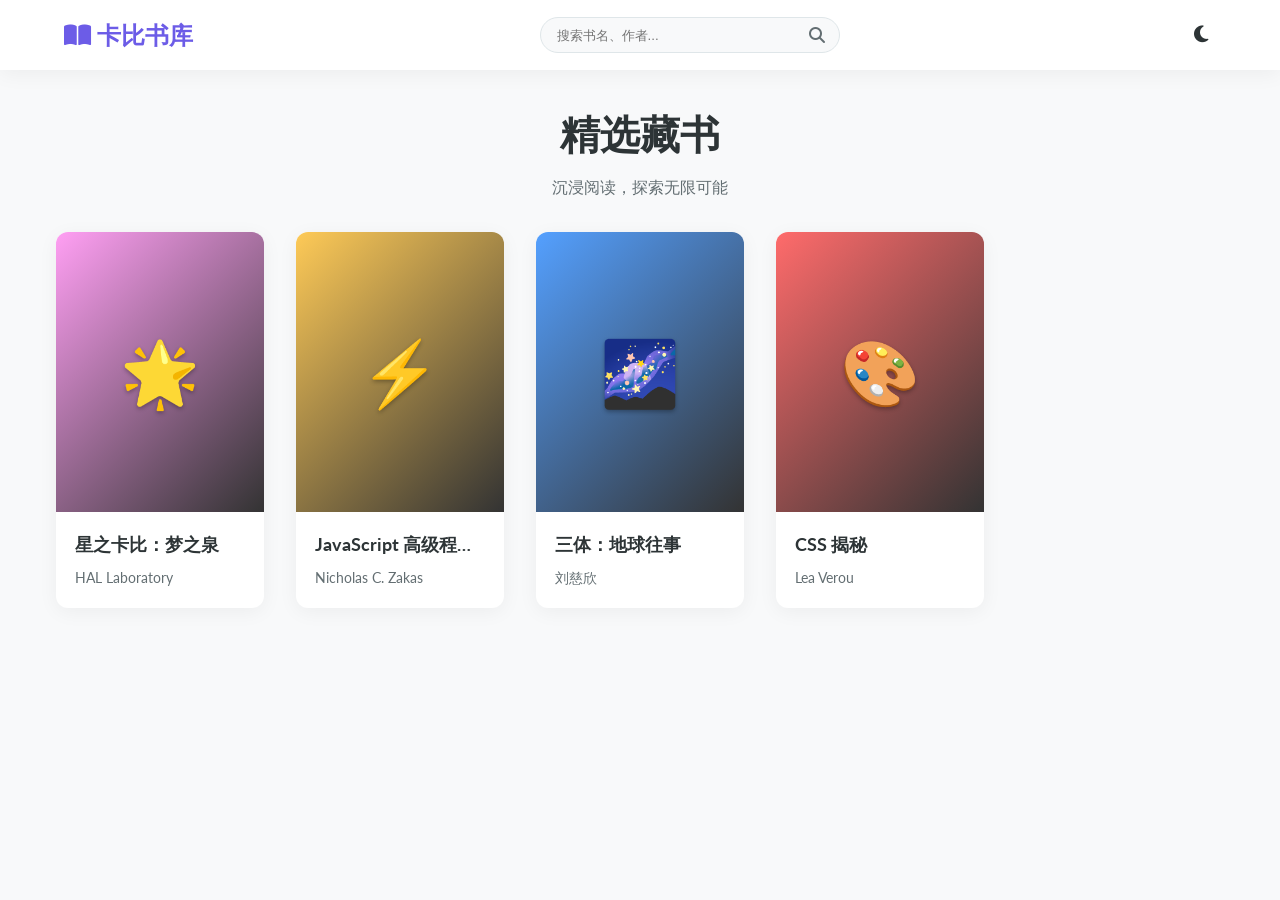
==== index.html @ e838ae27 "Initial commit: 图书馆项目完成" ====
<!DOCTYPE html>
<html lang="zh-CN">
<head>
    <meta charset="UTF-8">
    <meta name="viewport" content="width=device-width, initial-scale=1.0">
    <title>卡比书库 | Kirby Library</title>
    <!-- 引入图标库 -->
    <link rel="stylesheet" href="https://cdnjs.cloudflare.com/ajax/libs/font-awesome/6.4.0/css/all.min.css">
    <!-- 引入自定义样式 -->
    <link rel="stylesheet" href="css/style.css">
    <!-- 谷歌字体 (可选，提升质感) -->
    <link href="https://fonts.googleapis.com/css2?family=Noto+Serif+SC:wght@400;700&family=Lato:wght@400;700&display=swap" rel="stylesheet">
</head>
<body>

    <!-- 顶部导航栏 -->
    <nav class="navbar">
        <div class="nav-brand">
            <i class="fas fa-book-open"></i> 卡比书库
        </div>
        <div class="nav-search">
            <input type="text" id="searchInput" placeholder="搜索书名、作者...">
            <i class="fas fa-search"></i>
        </div>
        <div class="nav-actions">
            <button id="themeToggle" class="icon-btn" title="切换夜间模式">
                <i class="fas fa-moon"></i>
            </button>
        </div>
    </nav>

    <!-- 主体内容：书架 -->
    <main class="container">
        <header class="section-header">
            <h1>精选藏书</h1>
            <p>沉浸阅读，探索无限可能</p>
        </header>
        
        <div class="book-grid" id="bookGrid">
            <!-- 书籍卡片由 JS 动态生成 -->
        </div>
    </main>

    <!-- 沉浸式阅读器模态框 -->
    <div id="readerModal" class="reader-modal">
        <!-- 阅读器顶部工具栏 -->
        <div class="reader-toolbar">
            <button class="icon-btn" onclick="app.closeReader()"><i class="fas fa-arrow-left"></i> 返回</button>
            <div class="reader-controls">
                <span class="font-size-control">
                    <button onclick="app.adjustFontSize(-1)"><i class="fas fa-minus"></i></button>
                    <span id="fontSizeDisplay">16px</span>
                    <button onclick="app.adjustFontSize(1)"><i class="fas fa-plus"></i></button>
                </span>
                <button class="icon-btn" onclick="app.toggleNightModeInReader()" title="夜间模式"><i class="fas fa-adjust"></i></button>
            </div>
        </div>

        <!-- 阅读内容区域 -->
        <div class="reader-content-wrapper">
            <article id="readerArticle">
                <h1 id="readerTitle">书名</h1>
                <div class="reader-meta" id="readerMeta">作者：未知</div>
                <div id="readerText" class="reader-text"></div>
            </article>
        </div>
        
        <!-- 底部进度条 -->
        <div class="reader-progress">
            <div class="progress-bar" id="progressBar"></div>
        </div>
    </div>

    <!-- 脚本加载 -->
    <script src="js/data.js"></script>
    <script src="js/app.js"></script>
    
</body>
</html>
---- css/style.css ----
:root {
    /* 日间模式变量 */
    --bg-color: #f8f9fa;
    --card-bg: #ffffff;
    --text-primary: #2d3436;
    --text-secondary: #636e72;
    --accent-color: #6c5ce7;
    --border-color: #dfe6e9;
    --shadow: 0 4px 20px rgba(0,0,0,0.05);
    --reader-bg: #ffffff;
    --reader-text: #2d3436;
    
    --font-serif: 'Noto Serif SC', serif;
    --font-sans: 'Lato', sans-serif;
}

[data-theme="dark"] {
    /* 夜间模式变量 */
    --bg-color: #1a1a1a;
    --card-bg: #2d2d2d;
    --text-primary: #dfe6e9;
    --text-secondary: #b2bec3;
    --accent-color: #a29bfe;
    --border-color: #444;
    --shadow: 0 4px 20px rgba(0,0,0,0.3);
    --reader-bg: #1a1a1a;
    --reader-text: #dfe6e9;
}

* { margin: 0; padding: 0; box-sizing: border-box; transition: background-color 0.3s, color 0.3s; }

body {
    font-family: var(--font-sans);
    background-color: var(--bg-color);
    color: var(--text-primary);
    line-height: 1.6;
}

/* 导航栏 */
.navbar {
    display: flex;
    justify-content: space-between;
    align-items: center;
    padding: 1rem 5%;
    background: var(--card-bg);
    box-shadow: var(--shadow);
    position: sticky;
    top: 0;
    z-index: 100;
}

.nav-brand { font-size: 1.5rem; font-weight: 700; color: var(--accent-color); }

.nav-search { position: relative; width: 300px; }
.nav-search input {
    width: 100%;
    padding: 0.6rem 1rem;
    border-radius: 20px;
    border: 1px solid var(--border-color);
    background: var(--bg-color);
    color: var(--text-primary);
    outline: none;
}
.nav-search i { position: absolute; right: 15px; top: 50%; transform: translateY(-50%); color: var(--text-secondary); }

.icon-btn {
    background: none;
    border: none;
    cursor: pointer;
    color: var(--text-primary);
    font-size: 1.2rem;
    padding: 0.5rem;
    border-radius: 50%;
}
.icon-btn:hover { background: var(--bg-color); }

/* 书架网格 */
.container { max-width: 1200px; margin: 2rem auto; padding: 0 1rem; }
.section-header { margin-bottom: 2rem; text-align: center; }
.section-header h1 { font-size: 2.5rem; margin-bottom: 0.5rem; }
.section-header p { color: var(--text-secondary); }

.book-grid {
    display: grid;
    grid-template-columns: repeat(auto-fill, minmax(200px, 1fr));
    gap: 2rem;
}

.book-card {
    background: var(--card-bg);
    border-radius: 12px;
    overflow: hidden;
    box-shadow: var(--shadow);
    cursor: pointer;
    transform: translateY(0);
    transition: transform 0.3s ease, box-shadow 0.3s ease;
}

.book-card:hover { transform: translateY(-8px); box-shadow: 0 10px 25px rgba(0,0,0,0.1); }

.book-cover {
    height: 280px;
    background: linear-gradient(45deg, #a29bfe, #6c5ce7);
    display: flex;
    align-items: center;
    justify-content: center;
    color: white;
    font-size: 4rem;
    position: relative;
}
/* 模拟封面文字 */
.book-cover span { z-index: 2; font-weight: bold; text-shadow: 0 2px 4px rgba(0,0,0,0.3); text-align: center; padding: 10px;}

.book-info { padding: 1.2rem; }
.book-title { font-weight: 700; font-size: 1.1rem; margin-bottom: 0.4rem; white-space: nowrap; overflow: hidden; text-overflow: ellipsis; }
.book-author { color: var(--text-secondary); font-size: 0.9rem; }

/* 阅读器模态框 (全屏) */
.reader-modal {
    display: none;
    position: fixed;
    top: 0; left: 0;
    width: 100%; height: 100%;
    background: var(--reader-bg);
    z-index: 1000;
    flex-direction: column;
    animation: fadeIn 0.4s ease;
}

@keyframes fadeIn { from { opacity: 0; } to { opacity: 1; } }

.reader-toolbar {
    display: flex;
    justify-content: space-between;
    align-items: center;
    padding: 1rem 2rem;
    border-bottom: 1px solid var(--border-color);
    background: var(--reader-bg);
}

.reader-controls { display: flex; align-items: center; gap: 1rem; }
.font-size-control { display: flex; align-items: center; gap: 0.5rem; background: var(--bg-color); padding: 0.2rem 0.5rem; border-radius: 20px; }
.font-size-control button { border: none; background: none; cursor: pointer; color: var(--text-primary); font-weight: bold; }

.reader-content-wrapper {
    flex: 1;
    overflow-y: auto;
    padding: 2rem 5%;
    scroll-behavior: smooth;
}

#readerArticle {
    max-width: 800px;
    margin: 0 auto;
    font-family: var(--font-serif);
    color: var(--reader-text);
    line-height: 1.8;
    font-size: 18px; /* 默认字号 */
}

#readerTitle { font-size: 2rem; margin-bottom: 0.5rem; text-align: center; }
.reader-meta { text-align: center; color: var(--text-secondary); margin-bottom: 3rem; font-style: italic; }
.reader-text { white-space: pre-wrap; text-indent: 2em; }

.reader-progress {
    height: 4px;
    background: var(--border-color);
    width: 100%;
}
.progress-bar {
    height: 100%;
    background: var(--accent-color);
    width: 0%;
    transition: width 0.2s;
}

/* 移动端适配 */
@media (max-width: 768px) {
    .nav-search { display: none; } /* 简化移动端搜索 */
    .book-grid { grid-template-columns: repeat(2, 1fr); gap: 1rem; }
    .book-cover { height: 200px; }
    .reader-toolbar { padding: 0.8rem 1rem; }
    #readerArticle { font-size: 16px; padding: 1rem; }
}
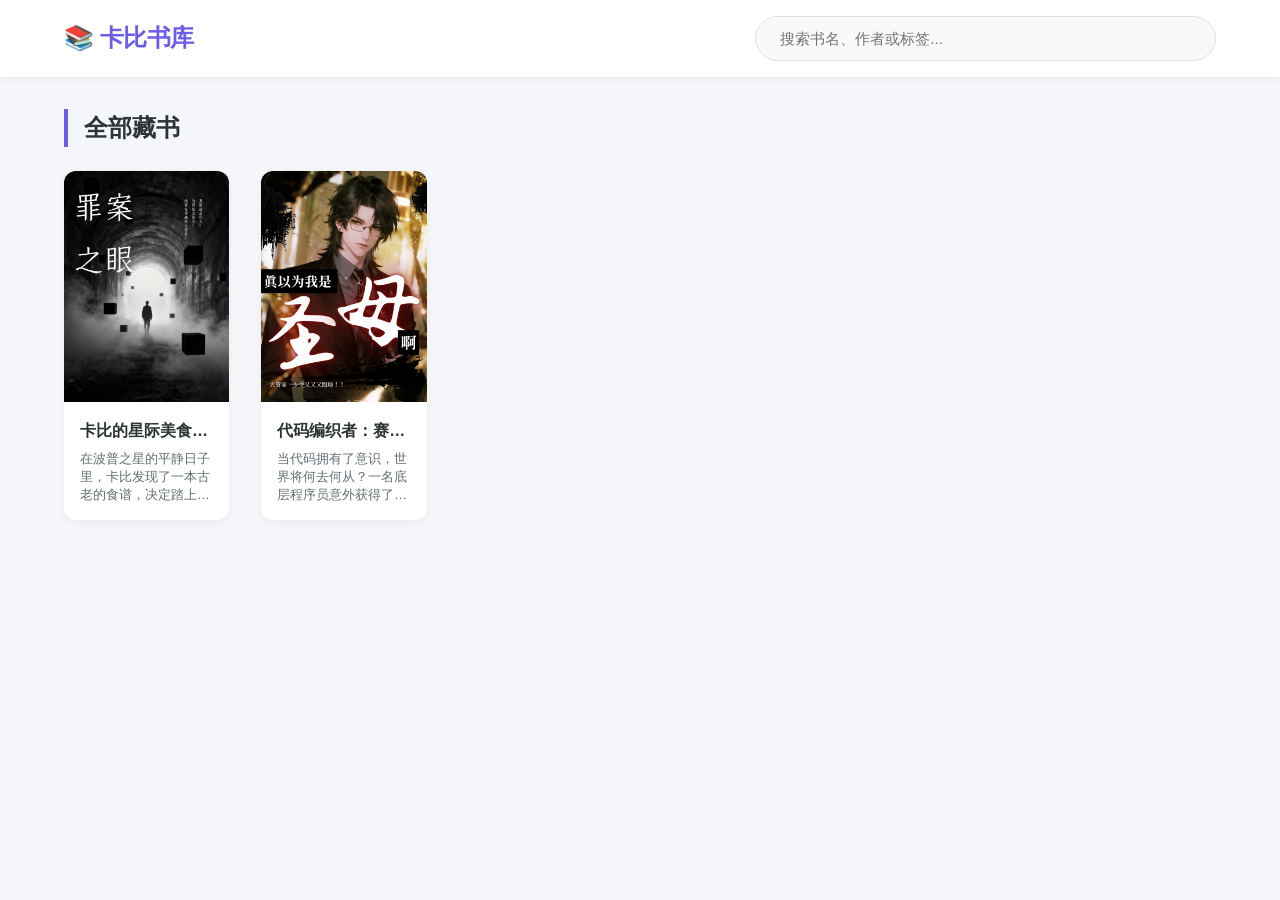
==== commit 338a6ed8: "Add files via upload" ====
--- a/index.html
+++ b/index.html
@@ -1,79 +1,27 @@
-<!DOCTYPE html>
-<html lang="zh-CN">
-<head>
-    <meta charset="UTF-8">
-    <meta name="viewport" content="width=device-width, initial-scale=1.0">
-    <title>卡比书库 | Kirby Library</title>
-    <!-- 引入图标库 -->
-    <link rel="stylesheet" href="https://cdnjs.cloudflare.com/ajax/libs/font-awesome/6.4.0/css/all.min.css">
-    <!-- 引入自定义样式 -->
-    <link rel="stylesheet" href="css/style.css">
-    <!-- 谷歌字体 (可选，提升质感) -->
-    <link href="https://fonts.googleapis.com/css2?family=Noto+Serif+SC:wght@400;700&family=Lato:wght@400;700&display=swap" rel="stylesheet">
-</head>
-<body>
-
-    <!-- 顶部导航栏 -->
-    <nav class="navbar">
-        <div class="nav-brand">
-            <i class="fas fa-book-open"></i> 卡比书库
-        </div>
-        <div class="nav-search">
-            <input type="text" id="searchInput" placeholder="搜索书名、作者...">
-            <i class="fas fa-search"></i>
-        </div>
-        <div class="nav-actions">
-            <button id="themeToggle" class="icon-btn" title="切换夜间模式">
-                <i class="fas fa-moon"></i>
-            </button>
-        </div>
-    </nav>
-
-    <!-- 主体内容：书架 -->
-    <main class="container">
-        <header class="section-header">
-            <h1>精选藏书</h1>
-            <p>沉浸阅读，探索无限可能</p>
-        </header>
-        
-        <div class="book-grid" id="bookGrid">
-            <!-- 书籍卡片由 JS 动态生成 -->
-        </div>
-    </main>
-
-    <!-- 沉浸式阅读器模态框 -->
-    <div id="readerModal" class="reader-modal">
-        <!-- 阅读器顶部工具栏 -->
-        <div class="reader-toolbar">
-            <button class="icon-btn" onclick="app.closeReader()"><i class="fas fa-arrow-left"></i> 返回</button>
-            <div class="reader-controls">
-                <span class="font-size-control">
-                    <button onclick="app.adjustFontSize(-1)"><i class="fas fa-minus"></i></button>
-                    <span id="fontSizeDisplay">16px</span>
-                    <button onclick="app.adjustFontSize(1)"><i class="fas fa-plus"></i></button>
-                </span>
-                <button class="icon-btn" onclick="app.toggleNightModeInReader()" title="夜间模式"><i class="fas fa-adjust"></i></button>
-            </div>
-        </div>
-
-        <!-- 阅读内容区域 -->
-        <div class="reader-content-wrapper">
-            <article id="readerArticle">
-                <h1 id="readerTitle">书名</h1>
-                <div class="reader-meta" id="readerMeta">作者：未知</div>
-                <div id="readerText" class="reader-text"></div>
-            </article>
-        </div>
-        
-        <!-- 底部进度条 -->
-        <div class="reader-progress">
-            <div class="progress-bar" id="progressBar"></div>
-        </div>
-    </div>
-
-    <!-- 脚本加载 -->
-    <script src="js/data.js"></script>
-    <script src="js/app.js"></script>
-    
-</body>
+<!DOCTYPE html>
+<html lang="zh-CN">
+<head>
+    <meta charset="UTF-8">
+    <meta name="viewport" content="width=device-width, initial-scale=1.0">
+    <title>卡比书库 - 发现好书</title>
+    <link rel="stylesheet" href="css/style.css">
+</head>
+<body>
+    <header>
+        <div class="logo">📚 卡比书库</div>
+        <div class="search-container">
+            <input type="text" id="search-input" class="search-input" placeholder="搜索书名、作者或标签...">
+        </div>
+    </header>
+
+    <main class="container">
+        <h2 class="section-title">全部藏书</h2>
+        <div id="book-grid" class="book-grid">
+            <!-- 书籍卡片由 JS 生成 -->
+        </div>
+    </main>
+
+    <script src="js/data.js"></script>
+    <script src="js/app.js"></script>
+</body>
 </html>
--- a/css/style.css
+++ b/css/style.css
@@ -1,184 +1,266 @@
-:root {
-    /* 日间模式变量 */
-    --bg-color: #f8f9fa;
-    --card-bg: #ffffff;
-    --text-primary: #2d3436;
-    --text-secondary: #636e72;
-    --accent-color: #6c5ce7;
-    --border-color: #dfe6e9;
-    --shadow: 0 4px 20px rgba(0,0,0,0.05);
-    --reader-bg: #ffffff;
-    --reader-text: #2d3436;
-    
-    --font-serif: 'Noto Serif SC', serif;
-    --font-sans: 'Lato', sans-serif;
-}
-
-[data-theme="dark"] {
-    /* 夜间模式变量 */
-    --bg-color: #1a1a1a;
-    --card-bg: #2d2d2d;
-    --text-primary: #dfe6e9;
-    --text-secondary: #b2bec3;
-    --accent-color: #a29bfe;
-    --border-color: #444;
-    --shadow: 0 4px 20px rgba(0,0,0,0.3);
-    --reader-bg: #1a1a1a;
-    --reader-text: #dfe6e9;
-}
-
-* { margin: 0; padding: 0; box-sizing: border-box; transition: background-color 0.3s, color 0.3s; }
-
-body {
-    font-family: var(--font-sans);
-    background-color: var(--bg-color);
-    color: var(--text-primary);
-    line-height: 1.6;
-}
-
-/* 导航栏 */
-.navbar {
-    display: flex;
-    justify-content: space-between;
-    align-items: center;
-    padding: 1rem 5%;
-    background: var(--card-bg);
-    box-shadow: var(--shadow);
-    position: sticky;
-    top: 0;
-    z-index: 100;
-}
-
-.nav-brand { font-size: 1.5rem; font-weight: 700; color: var(--accent-color); }
-
-.nav-search { position: relative; width: 300px; }
-.nav-search input {
-    width: 100%;
-    padding: 0.6rem 1rem;
-    border-radius: 20px;
-    border: 1px solid var(--border-color);
-    background: var(--bg-color);
-    color: var(--text-primary);
-    outline: none;
-}
-.nav-search i { position: absolute; right: 15px; top: 50%; transform: translateY(-50%); color: var(--text-secondary); }
-
-.icon-btn {
-    background: none;
-    border: none;
-    cursor: pointer;
-    color: var(--text-primary);
-    font-size: 1.2rem;
-    padding: 0.5rem;
-    border-radius: 50%;
-}
-.icon-btn:hover { background: var(--bg-color); }
-
-/* 书架网格 */
-.container { max-width: 1200px; margin: 2rem auto; padding: 0 1rem; }
-.section-header { margin-bottom: 2rem; text-align: center; }
-.section-header h1 { font-size: 2.5rem; margin-bottom: 0.5rem; }
-.section-header p { color: var(--text-secondary); }
-
-.book-grid {
-    display: grid;
-    grid-template-columns: repeat(auto-fill, minmax(200px, 1fr));
-    gap: 2rem;
-}
-
-.book-card {
-    background: var(--card-bg);
-    border-radius: 12px;
-    overflow: hidden;
-    box-shadow: var(--shadow);
-    cursor: pointer;
-    transform: translateY(0);
-    transition: transform 0.3s ease, box-shadow 0.3s ease;
-}
-
-.book-card:hover { transform: translateY(-8px); box-shadow: 0 10px 25px rgba(0,0,0,0.1); }
-
-.book-cover {
-    height: 280px;
-    background: linear-gradient(45deg, #a29bfe, #6c5ce7);
-    display: flex;
-    align-items: center;
-    justify-content: center;
-    color: white;
-    font-size: 4rem;
-    position: relative;
-}
-/* 模拟封面文字 */
-.book-cover span { z-index: 2; font-weight: bold; text-shadow: 0 2px 4px rgba(0,0,0,0.3); text-align: center; padding: 10px;}
-
-.book-info { padding: 1.2rem; }
-.book-title { font-weight: 700; font-size: 1.1rem; margin-bottom: 0.4rem; white-space: nowrap; overflow: hidden; text-overflow: ellipsis; }
-.book-author { color: var(--text-secondary); font-size: 0.9rem; }
-
-/* 阅读器模态框 (全屏) */
-.reader-modal {
-    display: none;
-    position: fixed;
-    top: 0; left: 0;
-    width: 100%; height: 100%;
-    background: var(--reader-bg);
-    z-index: 1000;
-    flex-direction: column;
-    animation: fadeIn 0.4s ease;
-}
-
-@keyframes fadeIn { from { opacity: 0; } to { opacity: 1; } }
-
-.reader-toolbar {
-    display: flex;
-    justify-content: space-between;
-    align-items: center;
-    padding: 1rem 2rem;
-    border-bottom: 1px solid var(--border-color);
-    background: var(--reader-bg);
-}
-
-.reader-controls { display: flex; align-items: center; gap: 1rem; }
-.font-size-control { display: flex; align-items: center; gap: 0.5rem; background: var(--bg-color); padding: 0.2rem 0.5rem; border-radius: 20px; }
-.font-size-control button { border: none; background: none; cursor: pointer; color: var(--text-primary); font-weight: bold; }
-
-.reader-content-wrapper {
-    flex: 1;
-    overflow-y: auto;
-    padding: 2rem 5%;
-    scroll-behavior: smooth;
-}
-
-#readerArticle {
-    max-width: 800px;
-    margin: 0 auto;
-    font-family: var(--font-serif);
-    color: var(--reader-text);
-    line-height: 1.8;
-    font-size: 18px; /* 默认字号 */
-}
-
-#readerTitle { font-size: 2rem; margin-bottom: 0.5rem; text-align: center; }
-.reader-meta { text-align: center; color: var(--text-secondary); margin-bottom: 3rem; font-style: italic; }
-.reader-text { white-space: pre-wrap; text-indent: 2em; }
-
-.reader-progress {
-    height: 4px;
-    background: var(--border-color);
-    width: 100%;
-}
-.progress-bar {
-    height: 100%;
-    background: var(--accent-color);
-    width: 0%;
-    transition: width 0.2s;
-}
-
-/* 移动端适配 */
-@media (max-width: 768px) {
-    .nav-search { display: none; } /* 简化移动端搜索 */
-    .book-grid { grid-template-columns: repeat(2, 1fr); gap: 1rem; }
-    .book-cover { height: 200px; }
-    .reader-toolbar { padding: 0.8rem 1rem; }
-    #readerArticle { font-size: 16px; padding: 1rem; }
+/* css/style.css */
+:root {
+    --primary: #6C5CE7; /* 高级紫 */
+    --primary-dark: #4834d4;
+    --accent: #00CEC9;
+    --bg-body: #F5F6FA;
+    --bg-card: #FFFFFF;
+    --text-main: #2D3436;
+    --text-sub: #636E72;
+    --shadow-sm: 0 2px 8px rgba(0,0,0,0.05);
+    --shadow-hover: 0 8px 24px rgba(108, 92, 231, 0.15);
+    --radius: 12px;
+    --font-body: 'Helvetica Neue', Helvetica, 'PingFang SC', 'Microsoft YaHei', sans-serif;
+}
+
+* { box-sizing: border-box; margin: 0; padding: 0; outline: none; }
+
+body {
+    font-family: var(--font-body);
+    background-color: var(--bg-body);
+    color: var(--text-main);
+    line-height: 1.6;
+    -webkit-font-smoothing: antialiased;
+}
+
+a { text-decoration: none; color: inherit; transition: 0.2s; }
+ul { list-style: none; }
+
+/* --- 导航栏 --- */
+header {
+    background: rgba(255, 255, 255, 0.95);
+    backdrop-filter: blur(10px);
+    padding: 1rem 5%;
+    display: flex;
+    justify-content: space-between;
+    align-items: center;
+    position: sticky;
+    top: 0;
+    z-index: 1000;
+    box-shadow: var(--shadow-sm);
+}
+
+.logo {
+    font-size: 1.5rem;
+    font-weight: 800;
+    color: var(--primary);
+    letter-spacing: -0.5px;
+    display: flex;
+    align-items: center;
+    gap: 0.5rem;
+}
+
+.search-container {
+    position: relative;
+    width: 40%;
+    max-width: 500px;
+}
+
+.search-input {
+    width: 100%;
+    padding: 0.8rem 1.5rem;
+    border-radius: 50px;
+    border: 1px solid #e0e0e0;
+    background: #f9f9f9;
+    font-size: 0.95rem;
+    transition: all 0.3s ease;
+}
+
+.search-input:focus {
+    background: #fff;
+    border-color: var(--primary);
+    box-shadow: 0 0 0 3px rgba(108, 92, 231, 0.1);
+}
+
+/* --- 首页布局 --- */
+.container {
+    max-width: 1200px;
+    margin: 2rem auto;
+    padding: 0 1.5rem;
+}
+
+.section-title {
+    font-size: 1.5rem;
+    font-weight: 700;
+    margin-bottom: 1.5rem;
+    padding-left: 1rem;
+    border-left: 4px solid var(--primary);
+}
+
+.book-grid {
+    display: grid;
+    grid-template-columns: repeat(auto-fill, minmax(160px, 1fr));
+    gap: 2rem;
+}
+
+/* --- 书籍卡片 --- */
+.book-card {
+    background: var(--bg-card);
+    border-radius: var(--radius);
+    overflow: hidden;
+    box-shadow: var(--shadow-sm);
+    transition: transform 0.3s ease, box-shadow 0.3s ease;
+    cursor: pointer;
+    display: flex;
+    flex-direction: column;
+}
+
+.book-card:hover {
+    transform: translateY(-8px);
+    box-shadow: var(--shadow-hover);
+}
+
+.cover-wrapper {
+    width: 100%;
+    padding-top: 140%; /* 2.5:3.5 封面比例 */
+    position: relative;
+    background: #eee;
+    overflow: hidden;
+}
+
+.book-cover {
+    position: absolute;
+    top: 0;
+    left: 0;
+    width: 100%;
+    height: 100%;
+    object-fit: cover;
+}
+
+.book-info {
+    padding: 1rem;
+    flex: 1;
+    display: flex;
+    flex-direction: column;
+}
+
+.book-title {
+    font-size: 1rem;
+    font-weight: 700;
+    margin-bottom: 0.4rem;
+    color: var(--text-main);
+    white-space: nowrap;
+    overflow: hidden;
+    text-overflow: ellipsis;
+}
+
+.book-desc {
+    font-size: 0.8rem;
+    color: var(--text-sub);
+    line-height: 1.4;
+    display: -webkit-box;
+    -webkit-line-clamp: 3;
+    -webkit-box-orient: vertical;
+    overflow: hidden;
+    margin-top: auto;
+}
+
+/* --- 阅读器页面 --- */
+.reader-layout {
+    display: grid;
+    grid-template-columns: 250px 1fr;
+    min-height: calc(100vh - 70px);
+    background: #fff;
+}
+
+/* 侧边栏目录 */
+.toc-sidebar {
+    background: #FAFAFA;
+    border-right: 1px solid #eee;
+    padding: 2rem 1rem;
+    overflow-y: auto;
+    height: calc(100vh - 70px);
+    position: sticky;
+    top: 70px;
+}
+
+.toc-title {
+    font-size: 1.1rem;
+    font-weight: bold;
+    margin-bottom: 1.5rem;
+    padding-left: 1rem;
+}
+
+.chapter-list li {
+    margin-bottom: 0.5rem;
+}
+
+.chapter-link {
+    display: block;
+    padding: 0.8rem 1rem;
+    border-radius: 8px;
+    color: var(--text-sub);
+    font-size: 0.9rem;
+    transition: 0.2s;
+}
+
+.chapter-link:hover, .chapter-link.active {
+    background: var(--primary);
+    color: #fff;
+}
+
+/* 阅读区域 */
+.reading-area {
+    max-width: 800px;
+    margin: 0 auto;
+    padding: 3rem 2rem;
+    width: 100%;
+}
+
+.chapter-header {
+    text-align: center;
+    margin-bottom: 3rem;
+    padding-bottom: 2rem;
+    border-bottom: 1px solid #eee;
+}
+
+.chapter-header h1 {
+    font-size: 1.8rem;
+    font-weight: 800;
+    margin-bottom: 1rem;
+    color: var(--text-main);
+}
+
+.chapter-meta {
+    color: var(--text-sub);
+    font-size: 0.9rem;
+}
+
+.chapter-content {
+    font-size: 1.15rem;
+    line-height: 1.9;
+    color: #333;
+    white-space: pre-wrap; /* 关键：保留 txt 换行 */
+    font-family: 'Georgia', 'Times New Roman', serif; /* 阅读专用衬线体 */
+}
+
+.reader-nav {
+    display: flex;
+    justify-content: space-between;
+    margin-top: 4rem;
+    padding-top: 2rem;
+    border-top: 1px solid #eee;
+}
+
+.btn {
+    padding: 0.8rem 2rem;
+    border-radius: 8px;
+    font-weight: 600;
+    cursor: pointer;
+    border: none;
+    transition: 0.2s;
+}
+
+.btn-primary { background: var(--primary); color: #fff; }
+.btn-primary:hover { background: var(--primary-dark); }
+.btn-outline { background: transparent; border: 1px solid #ddd; color: var(--text-sub); }
+.btn-outline:hover { border-color: var(--primary); color: var(--primary); }
+.btn:disabled { opacity: 0.5; cursor: not-allowed; }
+
+/* 响应式 */
+@media (max-width: 768px) {
+    .reader-layout { grid-template-columns: 1fr; }
+    .toc-sidebar { display: none; } /* 移动端暂时隐藏目录 */
+    .reading-area { padding: 2rem 1.5rem; }
+    .search-container { width: 60%; }
 }
